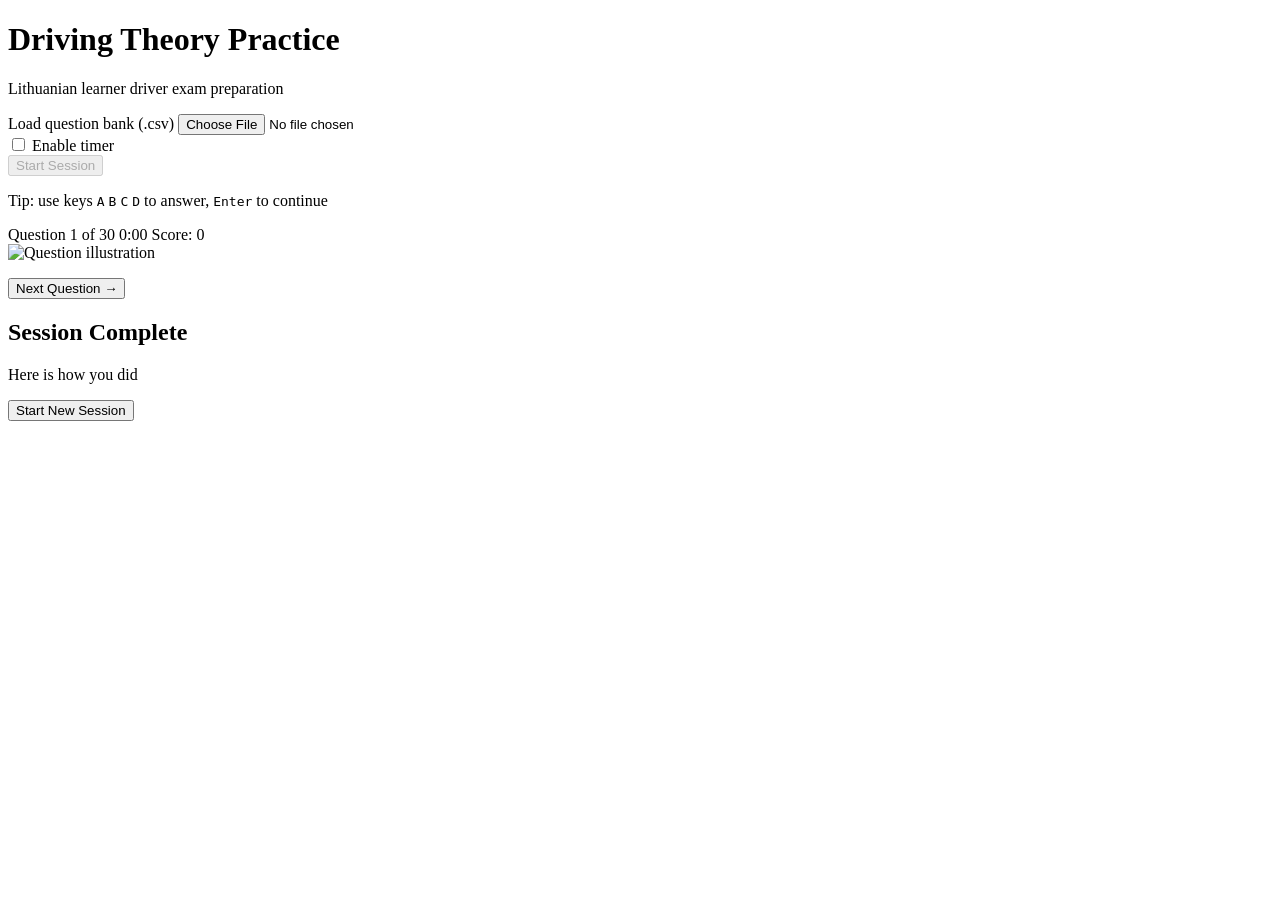
==== index.html @ 4055d8d5 "feat: load question bank" ====
<!DOCTYPE html>
<html lang="lt">
<head>
    <meta charset="UTF-8">
    <meta name="viewport" content="width=device-width, initial-scale=1.0">
    <title>Driving Theory Practice</title>
    <script src="https://cdn.tailwindcss.com"></script>
</head>
<body class="bg-gray-100 min-h-screen flex items-center justify-center py-10">
    <div class="w-full max-w-2xl mx-auto px-4">

        <!-- ===== SCREEN 1: Load / Start ===== -->
        <div id="screen-load" class="bg-white rounded-2xl shadow-md p-8">
            <h1 class="text-2xl font-bold text-center text-gray-800 mb-1">Driving Theory Practice</h1>
            <p class="text-center text-sm text-gray-400 mb-8">Lithuanian learner driver exam preparation</p>

            <!-- CSV file input -->
            <div class="mb-5">
                <label class="block text-sm font-medium text-gray-700 mb-2">
                    Load question bank (.csv)
                </label>
                <input
                    type="file"
                    id="csv-input"
                    accept=".csv"
                    class="block w-full text-sm text-gray-500
                           file:mr-4 file:py-2 file:px-4
                           file:rounded-lg file:border-0
                           file:text-sm file:font-medium
                           file:bg-blue-50 file:text-blue-700
                           hover:file:bg-blue-100
                           border border-gray-200 rounded-xl p-2 cursor-pointer"
                >
            </div>

            <!-- Load status message (shown after file picked) -->
            <div id="load-status" class="hidden mb-5 text-sm rounded-xl px-4 py-3"></div>

            <!-- Timer toggle -->
            <div class="mb-6 flex items-center gap-3">
                <input type="checkbox" id="timer-toggle" class="w-4 h-4 accent-blue-600 cursor-pointer">
                <label for="timer-toggle" class="text-sm text-gray-700 cursor-pointer">
                    Enable timer
                </label>
            </div>

            <!-- Start button (disabled until CSV is loaded) -->
            <button
                id="start-btn"
                disabled
                class="w-full py-3 px-6 bg-blue-600 text-white font-semibold rounded-xl
                       disabled:opacity-40 disabled:cursor-not-allowed
                       hover:bg-blue-700 transition-colors"
            >
                Start Session
            </button>

            <!-- Keyboard hint -->
            <p class="text-center text-xs text-gray-400 mt-4">
                Tip: use keys <kbd class="bg-gray-100 px-1 rounded">A</kbd>
                <kbd class="bg-gray-100 px-1 rounded">B</kbd>
                <kbd class="bg-gray-100 px-1 rounded">C</kbd>
                <kbd class="bg-gray-100 px-1 rounded">D</kbd> to answer,
                <kbd class="bg-gray-100 px-1 rounded">Enter</kbd> to continue
            </p>
        </div>

        <!-- ===== SCREEN 2: Quiz ===== -->
        <div id="screen-quiz" class="hidden bg-white rounded-2xl shadow-md p-8">

            <!-- Header row: progress, timer, score -->
            <div class="flex justify-between items-center mb-5">
                <span id="question-progress" class="text-sm text-gray-500 font-medium">
                    Question 1 of 30
                </span>
                <span id="timer-display" class="hidden text-sm font-mono text-gray-600 bg-gray-100 px-3 py-1 rounded-lg">
                    0:00
                </span>
                <span id="score-display" class="text-sm font-semibold text-blue-600">
                    Score: 0
                </span>
            </div>

            <!-- Difficulty badge -->
            <div class="mb-4">
                <span id="difficulty-badge" class="text-xs font-semibold px-2 py-1 rounded-full"></span>
            </div>

            <!-- Question image (hidden when no picture) -->
            <div id="question-image-container" class="hidden mb-5 text-center">
                <img
                    id="question-image"
                    src=""
                    alt="Question illustration"
                    class="max-h-52 rounded-xl mx-auto border border-gray-100"
                >
            </div>

            <!-- Question text -->
            <p id="question-text" class="text-gray-800 font-medium text-base leading-relaxed mb-6"></p>

            <!-- Answer option buttons -->
            <div id="answer-buttons" class="space-y-3"></div>

            <!-- Feedback area (shown after answering) -->
            <div id="feedback-area" class="hidden mt-6 border-t border-gray-100 pt-5">
                <p id="feedback-message" class="font-semibold text-base mb-2"></p>
                <p id="explanation-text" class="text-sm text-gray-600 leading-relaxed mb-5"></p>
                <button
                    id="next-btn"
                    class="w-full py-3 px-6 bg-gray-800 text-white font-semibold rounded-xl
                           hover:bg-gray-900 transition-colors"
                >
                    Next Question →
                </button>
            </div>
        </div>

        <!-- ===== SCREEN 3: Results ===== -->
        <div id="screen-results" class="hidden bg-white rounded-2xl shadow-md p-8">
            <h2 class="text-2xl font-bold text-center text-gray-800 mb-1">Session Complete</h2>
            <p class="text-center text-sm text-gray-400 mb-8">Here is how you did</p>

            <!-- Results content injected by JavaScript -->
            <div id="results-content"></div>

            <button
                id="restart-btn"
                class="mt-8 w-full py-3 px-6 bg-blue-600 text-white font-semibold rounded-xl
                       hover:bg-blue-700 transition-colors"
            >
                Start New Session
            </button>
        </div>

    </div>

    <!-- Load order matters: csv and session have no dependencies,
         ui uses state from app, app ties everything together -->
    <script src="src/csv.js"></script>
    <script src="src/session.js"></script>
    <script src="src/ui.js"></script>
    <script src="src/app.js"></script>
</body>
</html>
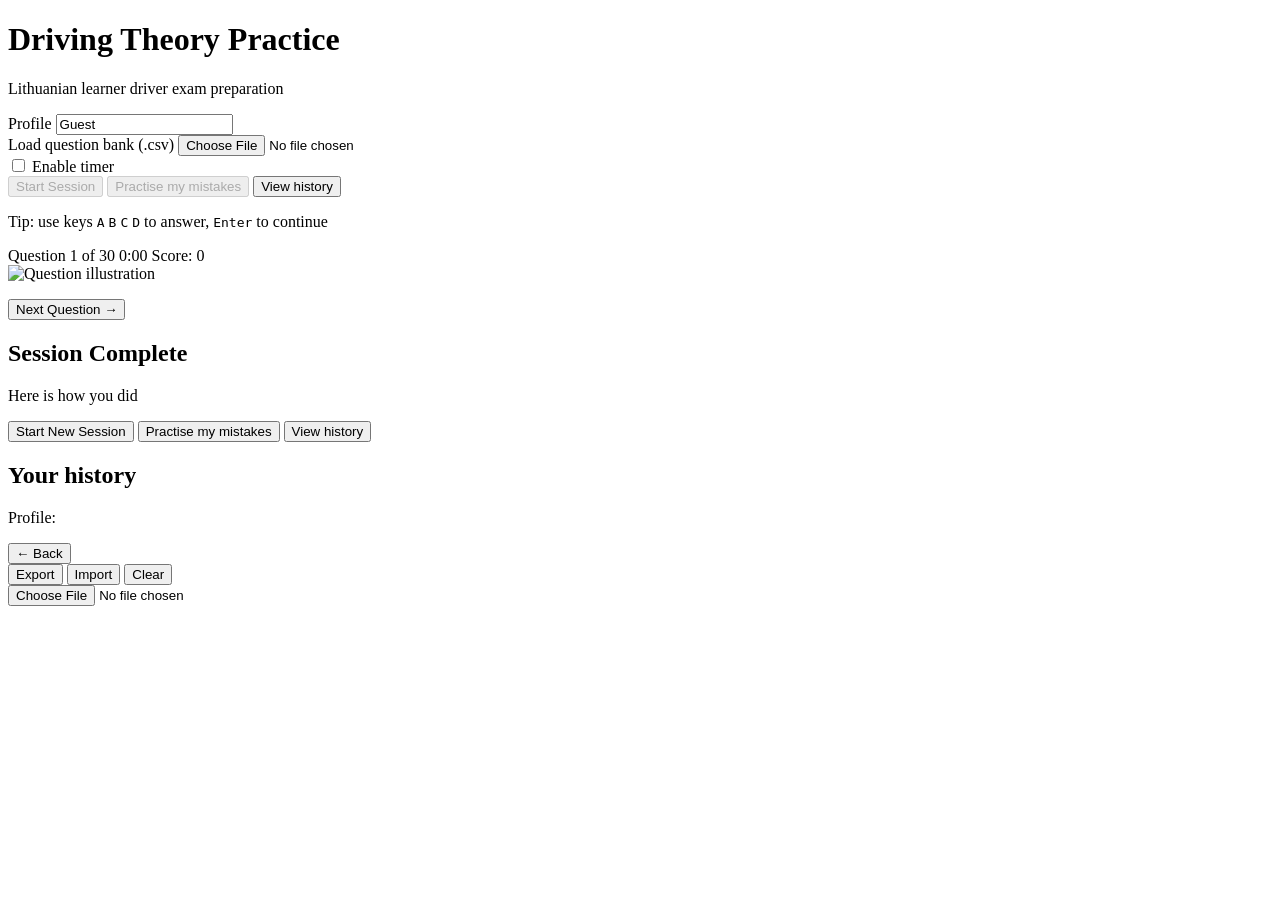
==== commit 38bebcdb: "feat: save and review session results locally Finished sessions are now stored in the browser's loca" ====
--- a/index.html
+++ b/index.html
@@ -13,6 +13,24 @@
         <div id="screen-load" class="bg-white rounded-2xl shadow-md p-8">
             <h1 class="text-2xl font-bold text-center text-gray-800 mb-1">Driving Theory Practice</h1>
             <p class="text-center text-sm text-gray-400 mb-8">Lithuanian learner driver exam preparation</p>
+
+            <!-- Profile name: lets several people share one browser without
+                 mixing up their saved results. No account is involved. -->
+            <div class="mb-5">
+                <label for="profile-input" class="block text-sm font-medium text-gray-700 mb-2">
+                    Profile
+                </label>
+                <input
+                    type="text"
+                    id="profile-input"
+                    list="profile-list"
+                    maxlength="30"
+                    placeholder="Your name"
+                    class="block w-full text-sm text-gray-700 border border-gray-200 rounded-xl px-4 py-2.5
+                           focus:outline-none focus:border-blue-400"
+                >
+                <datalist id="profile-list"></datalist>
+            </div>
 
             <!-- CSV file input -->
             <div class="mb-5">
@@ -55,6 +73,31 @@
                 Start Session
             </button>
 
+            <!-- Practise only the questions answered wrongly before.
+                 Disabled until a bank is loaded and mistakes exist. -->
+            <button
+                id="drill-btn"
+                disabled
+                class="w-full mt-3 py-3 px-6 bg-white text-blue-700 font-semibold rounded-xl
+                       border border-blue-200
+                       disabled:opacity-40 disabled:cursor-not-allowed
+                       hover:bg-blue-50 transition-colors"
+            >
+                Practise my mistakes
+            </button>
+
+            <!-- History screen -->
+            <button
+                id="history-btn"
+                class="w-full mt-3 py-3 px-6 text-gray-600 font-medium rounded-xl
+                       border border-gray-200 hover:bg-gray-50 transition-colors"
+            >
+                View history
+            </button>
+
+            <!-- Shown only when the browser refuses to store anything -->
+            <div id="storage-warning" class="hidden mt-5 text-sm rounded-xl px-4 py-3 bg-yellow-50 text-yellow-800"></div>
+
             <!-- Keyboard hint -->
             <p class="text-center text-xs text-gray-400 mt-4">
                 Tip: use keys <kbd class="bg-gray-100 px-1 rounded">A</kbd>
@@ -131,15 +174,71 @@
             >
                 Start New Session
             </button>
+
+            <!-- Repeat only the questions just answered wrongly -->
+            <button
+                id="results-drill-btn"
+                class="hidden w-full mt-3 py-3 px-6 bg-white text-blue-700 font-semibold rounded-xl
+                       border border-blue-200 hover:bg-blue-50 transition-colors"
+            >
+                Practise my mistakes
+            </button>
+
+            <button
+                id="results-history-btn"
+                class="w-full mt-3 py-3 px-6 text-gray-600 font-medium rounded-xl
+                       border border-gray-200 hover:bg-gray-50 transition-colors"
+            >
+                View history
+            </button>
+        </div>
+
+        <!-- ===== SCREEN 4: History ===== -->
+        <div id="screen-history" class="hidden bg-white rounded-2xl shadow-md p-8">
+            <div class="flex items-center justify-between mb-6">
+                <div>
+                    <h2 class="text-2xl font-bold text-gray-800">Your history</h2>
+                    <p class="text-sm text-gray-400">Profile: <span id="history-profile"></span></p>
+                </div>
+                <button
+                    id="history-back-btn"
+                    class="text-sm text-gray-500 hover:text-gray-800 border border-gray-200
+                           rounded-xl px-4 py-2 transition-colors"
+                >
+                    ← Back
+                </button>
+            </div>
+
+            <!-- Statistics, chart, weak spots and session list injected by JavaScript -->
+            <div id="history-content"></div>
+
+            <!-- Backup controls: localStorage is wiped if the user clears
+                 their browser data, so results can be exported to a file -->
+            <div class="mt-8 pt-6 border-t border-gray-100 grid grid-cols-3 gap-3">
+                <button id="export-btn" class="text-sm text-gray-600 border border-gray-200 rounded-xl px-3 py-2 hover:bg-gray-50 transition-colors">
+                    Export
+                </button>
+                <button id="import-btn" class="text-sm text-gray-600 border border-gray-200 rounded-xl px-3 py-2 hover:bg-gray-50 transition-colors">
+                    Import
+                </button>
+                <button id="clear-btn" class="text-sm text-red-600 border border-red-200 rounded-xl px-3 py-2 hover:bg-red-50 transition-colors">
+                    Clear
+                </button>
+            </div>
+            <input type="file" id="import-input" accept=".json,application/json" class="hidden">
+            <div id="history-status" class="hidden"></div>
         </div>
 
     </div>
 
-    <!-- Load order matters: csv and session have no dependencies,
-         ui uses state from app, app ties everything together -->
+    <!-- Load order matters: csv and storage have no dependencies,
+         session and ui use state from app, history reads storage,
+         app ties everything together -->
     <script src="src/csv.js"></script>
+    <script src="src/storage.js"></script>
     <script src="src/session.js"></script>
     <script src="src/ui.js"></script>
+    <script src="src/history.js"></script>
     <script src="src/app.js"></script>
 </body>
 </html>
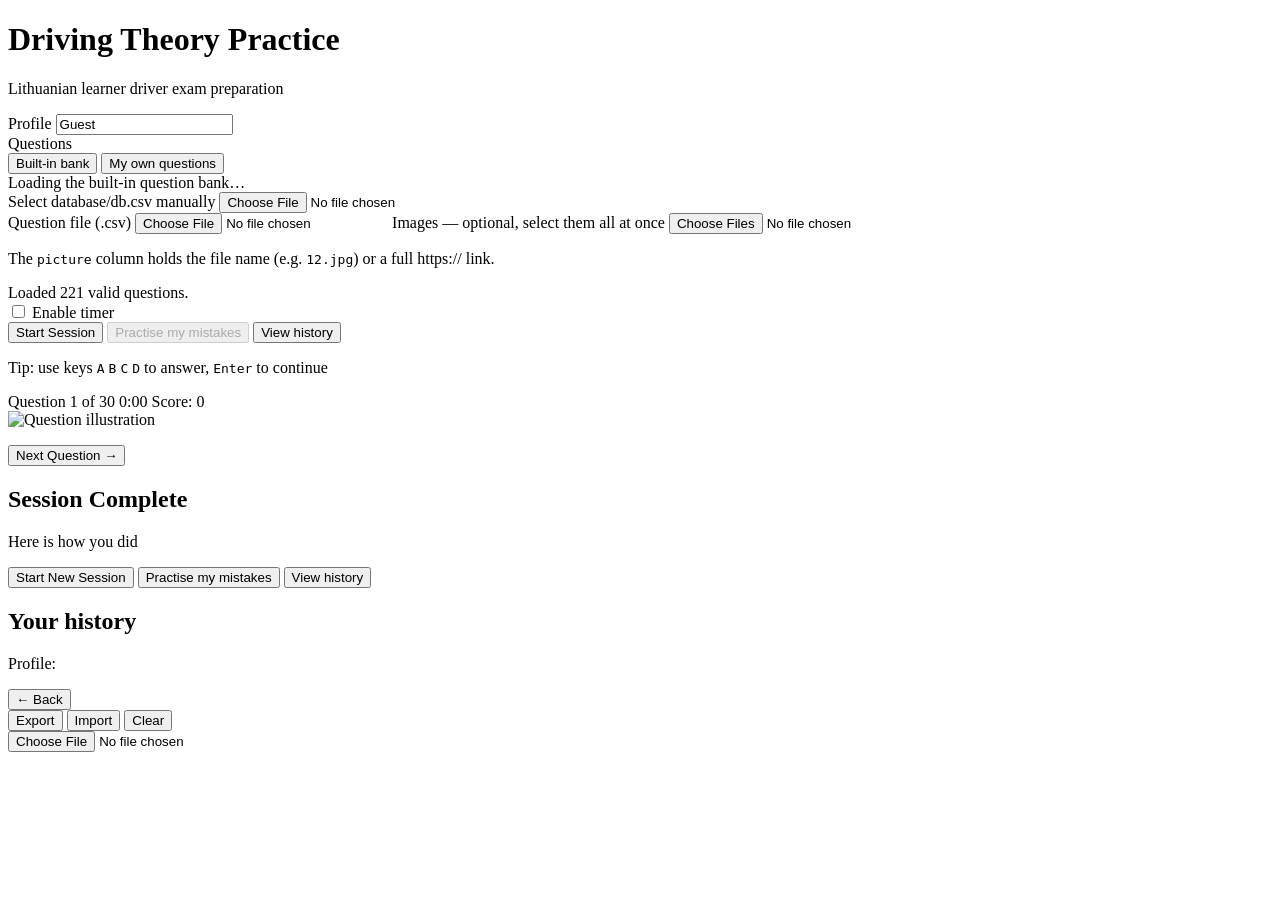
==== commit 6b9bd2c1: "feat: let users load their own questions and images Questions can now come from two sources: the ban" ====
--- a/index.html
+++ b/index.html
@@ -32,15 +32,73 @@
                 <datalist id="profile-list"></datalist>
             </div>
 
-            <!-- CSV file input -->
+            <!-- Question source: the bank shipped with the app, or the
+                 user's own CSV together with their own images -->
             <div class="mb-5">
+                <label class="block text-sm font-medium text-gray-700 mb-2">Questions</label>
+                <div class="grid grid-cols-2 gap-2">
+                    <button id="mode-builtin" class="py-2.5 px-4 text-sm font-medium rounded-xl border transition-colors">
+                        Built-in bank
+                    </button>
+                    <button id="mode-custom" class="py-2.5 px-4 text-sm font-medium rounded-xl border transition-colors">
+                        My own questions
+                    </button>
+                </div>
+            </div>
+
+            <!-- Panel: built-in bank (loaded automatically on start-up) -->
+            <div id="source-builtin" class="mb-5">
+                <div id="builtin-status" class="text-sm rounded-xl px-4 py-3 bg-gray-50 text-gray-500">
+                    Loading the built-in question bank…
+                </div>
+
+                <!-- Shown only if the automatic load fails, e.g. when the page
+                     was opened straight from disk instead of a local server -->
+                <div id="builtin-fallback" class="hidden mt-3">
+                    <label class="block text-sm font-medium text-gray-700 mb-2">
+                        Select database/db.csv manually
+                    </label>
+                    <input
+                        type="file"
+                        id="builtin-csv-input"
+                        accept=".csv"
+                        class="block w-full text-sm text-gray-500
+                               file:mr-4 file:py-2 file:px-4
+                               file:rounded-lg file:border-0
+                               file:text-sm file:font-medium
+                               file:bg-blue-50 file:text-blue-700
+                               hover:file:bg-blue-100
+                               border border-gray-200 rounded-xl p-2 cursor-pointer"
+                    >
+                </div>
+            </div>
+
+            <!-- Panel: the user's own questions -->
+            <div id="source-custom" class="hidden mb-5">
                 <label class="block text-sm font-medium text-gray-700 mb-2">
-                    Load question bank (.csv)
+                    Question file (.csv)
                 </label>
                 <input
                     type="file"
-                    id="csv-input"
+                    id="custom-csv-input"
                     accept=".csv"
+                    class="block w-full text-sm text-gray-500 mb-4
+                           file:mr-4 file:py-2 file:px-4
+                           file:rounded-lg file:border-0
+                           file:text-sm file:font-medium
+                           file:bg-blue-50 file:text-blue-700
+                           hover:file:bg-blue-100
+                           border border-gray-200 rounded-xl p-2 cursor-pointer"
+                >
+
+                <label class="block text-sm font-medium text-gray-700 mb-2">
+                    Images <span class="font-normal text-gray-400">— optional, select them all at once</span>
+                </label>
+                <input
+                    type="file"
+                    id="custom-images-input"
+                    accept="image/*"
+                    multiple
                     class="block w-full text-sm text-gray-500
                            file:mr-4 file:py-2 file:px-4
                            file:rounded-lg file:border-0
@@ -49,9 +107,13 @@
                            hover:file:bg-blue-100
                            border border-gray-200 rounded-xl p-2 cursor-pointer"
                 >
-            </div>
-
-            <!-- Load status message (shown after file picked) -->
+                <p class="text-xs text-gray-400 mt-2">
+                    The <code class="bg-gray-100 px-1 rounded">picture</code> column holds the file name
+                    (e.g. <code class="bg-gray-100 px-1 rounded">12.jpg</code>) or a full https:// link.
+                </p>
+            </div>
+
+            <!-- Load status message -->
             <div id="load-status" class="hidden mb-5 text-sm rounded-xl px-4 py-3"></div>
 
             <!-- Timer toggle -->
@@ -236,6 +298,7 @@
          app ties everything together -->
     <script src="src/csv.js"></script>
     <script src="src/storage.js"></script>
+    <script src="src/bank.js"></script>
     <script src="src/session.js"></script>
     <script src="src/ui.js"></script>
     <script src="src/history.js"></script>
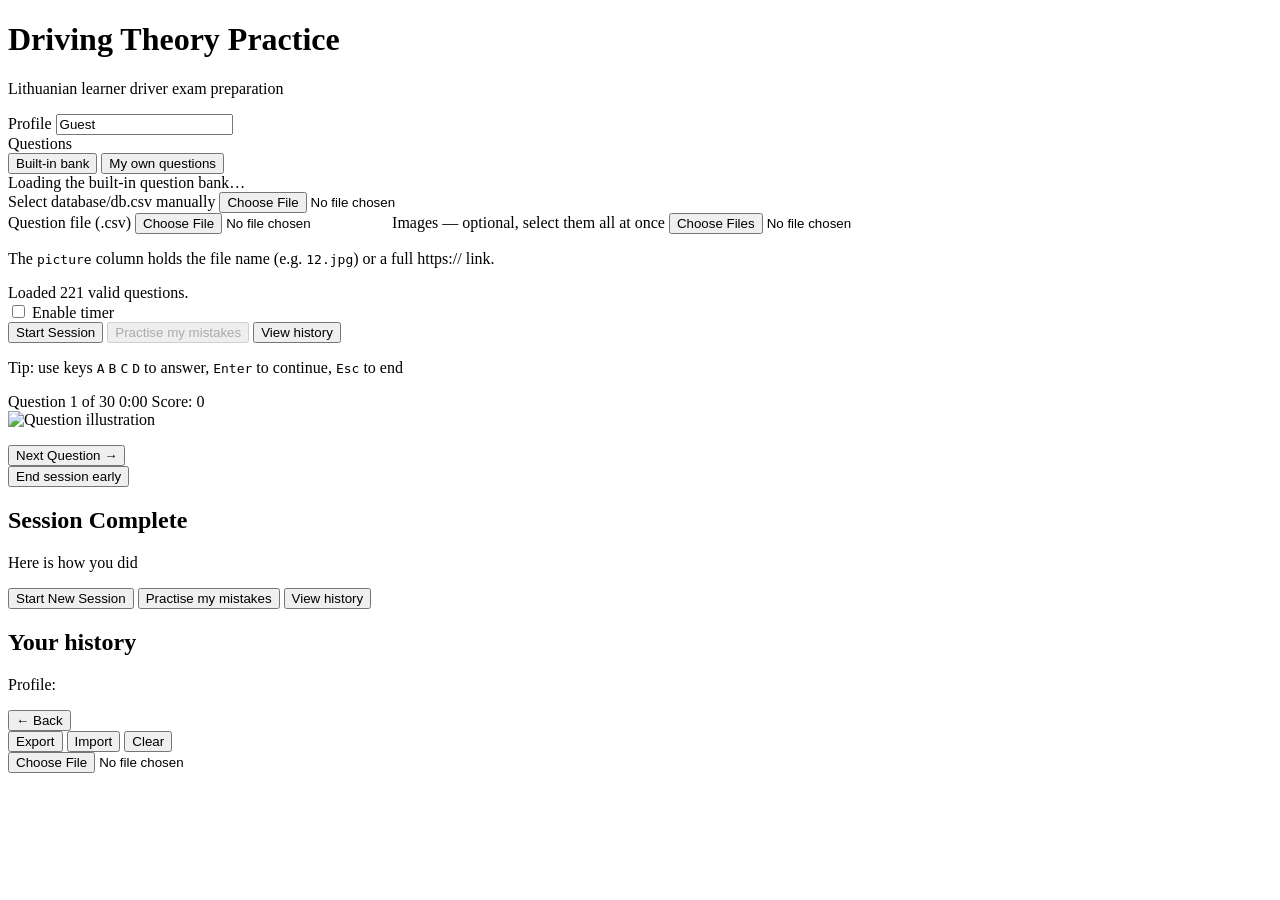
==== commit dd353d17: "feat: let the user end a session early Adds an "End session early" button to the quiz screen, with E" ====
--- a/index.html
+++ b/index.html
@@ -166,7 +166,8 @@
                 <kbd class="bg-gray-100 px-1 rounded">B</kbd>
                 <kbd class="bg-gray-100 px-1 rounded">C</kbd>
                 <kbd class="bg-gray-100 px-1 rounded">D</kbd> to answer,
-                <kbd class="bg-gray-100 px-1 rounded">Enter</kbd> to continue
+                <kbd class="bg-gray-100 px-1 rounded">Enter</kbd> to continue,
+                <kbd class="bg-gray-100 px-1 rounded">Esc</kbd> to end
             </p>
         </div>
 
@@ -219,11 +220,21 @@
                     Next Question →
                 </button>
             </div>
+
+            <!-- Escape hatch, available at any point in the session -->
+            <div class="mt-6 text-center">
+                <button
+                    id="quit-btn"
+                    class="text-sm text-gray-400 hover:text-red-600 transition-colors"
+                >
+                    End session early
+                </button>
+            </div>
         </div>
 
         <!-- ===== SCREEN 3: Results ===== -->
         <div id="screen-results" class="hidden bg-white rounded-2xl shadow-md p-8">
-            <h2 class="text-2xl font-bold text-center text-gray-800 mb-1">Session Complete</h2>
+            <h2 id="results-title" class="text-2xl font-bold text-center text-gray-800 mb-1">Session Complete</h2>
             <p class="text-center text-sm text-gray-400 mb-8">Here is how you did</p>
 
             <!-- Results content injected by JavaScript -->
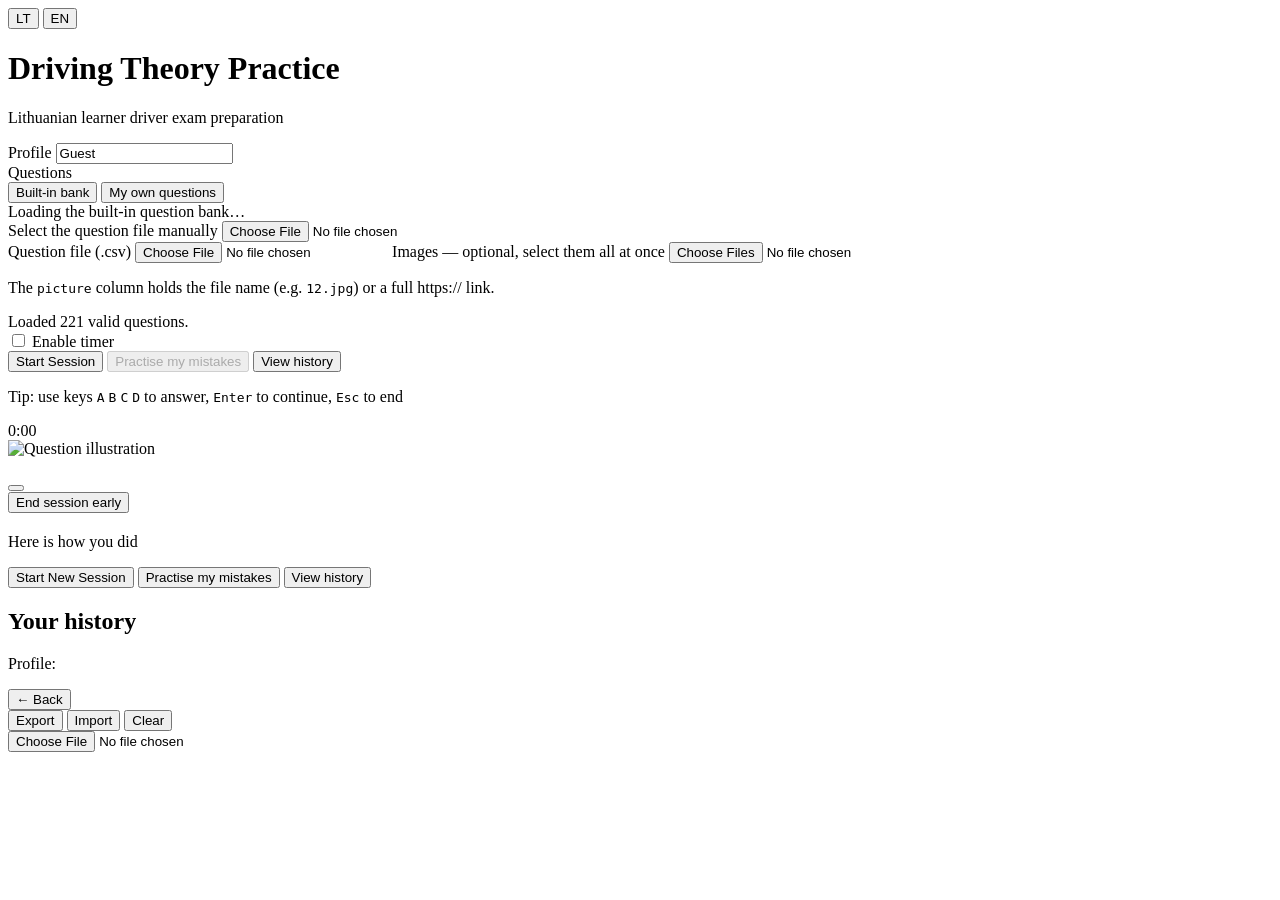
==== commit 12a16ba8: "feat: make the app bilingual in Lithuanian and English The interface and the question bank can both " ====
--- a/index.html
+++ b/index.html
@@ -1,5 +1,5 @@
 <!DOCTYPE html>
-<html lang="lt">
+<html lang="en">
 <head>
     <meta charset="UTF-8">
     <meta name="viewport" content="width=device-width, initial-scale=1.0">
@@ -11,21 +11,31 @@
 
         <!-- ===== SCREEN 1: Load / Start ===== -->
         <div id="screen-load" class="bg-white rounded-2xl shadow-md p-8">
-            <h1 class="text-2xl font-bold text-center text-gray-800 mb-1">Driving Theory Practice</h1>
-            <p class="text-center text-sm text-gray-400 mb-8">Lithuanian learner driver exam preparation</p>
+
+            <!-- Language switch. It lives on this screen only: changing
+                 language swaps the question bank, which must not happen
+                 underneath a session that is already running. -->
+            <div class="flex justify-end mb-3">
+                <div class="inline-flex rounded-lg border border-gray-200 overflow-hidden">
+                    <button id="lang-lt" class="px-3 py-1 text-xs font-semibold transition-colors">LT</button>
+                    <button id="lang-en" class="px-3 py-1 text-xs font-semibold transition-colors">EN</button>
+                </div>
+            </div>
+
+            <h1 data-i18n="app.title" class="text-2xl font-bold text-center text-gray-800 mb-1"></h1>
+            <p data-i18n="app.subtitle" class="text-center text-sm text-gray-400 mb-8"></p>
 
             <!-- Profile name: lets several people share one browser without
                  mixing up their saved results. No account is involved. -->
             <div class="mb-5">
-                <label for="profile-input" class="block text-sm font-medium text-gray-700 mb-2">
-                    Profile
-                </label>
+                <label for="profile-input" data-i18n="load.profile"
+                       class="block text-sm font-medium text-gray-700 mb-2"></label>
                 <input
                     type="text"
                     id="profile-input"
                     list="profile-list"
                     maxlength="30"
-                    placeholder="Your name"
+                    data-i18n-placeholder="load.profilePlaceholder"
                     class="block w-full text-sm text-gray-700 border border-gray-200 rounded-xl px-4 py-2.5
                            focus:outline-none focus:border-blue-400"
                 >
@@ -35,29 +45,25 @@
             <!-- Question source: the bank shipped with the app, or the
                  user's own CSV together with their own images -->
             <div class="mb-5">
-                <label class="block text-sm font-medium text-gray-700 mb-2">Questions</label>
+                <label data-i18n="load.questions" class="block text-sm font-medium text-gray-700 mb-2"></label>
                 <div class="grid grid-cols-2 gap-2">
-                    <button id="mode-builtin" class="py-2.5 px-4 text-sm font-medium rounded-xl border transition-colors">
-                        Built-in bank
-                    </button>
-                    <button id="mode-custom" class="py-2.5 px-4 text-sm font-medium rounded-xl border transition-colors">
-                        My own questions
-                    </button>
+                    <button id="mode-builtin" data-i18n="load.builtin"
+                            class="py-2.5 px-4 text-sm font-medium rounded-xl border transition-colors"></button>
+                    <button id="mode-custom" data-i18n="load.custom"
+                            class="py-2.5 px-4 text-sm font-medium rounded-xl border transition-colors"></button>
                 </div>
             </div>
 
             <!-- Panel: built-in bank (loaded automatically on start-up) -->
             <div id="source-builtin" class="mb-5">
-                <div id="builtin-status" class="text-sm rounded-xl px-4 py-3 bg-gray-50 text-gray-500">
-                    Loading the built-in question bank…
-                </div>
+                <div id="builtin-status" data-i18n="load.builtinLoading"
+                     class="text-sm rounded-xl px-4 py-3 bg-gray-50 text-gray-500"></div>
 
                 <!-- Shown only if the automatic load fails, e.g. when the page
                      was opened straight from disk instead of a local server -->
                 <div id="builtin-fallback" class="hidden mt-3">
-                    <label class="block text-sm font-medium text-gray-700 mb-2">
-                        Select database/db.csv manually
-                    </label>
+                    <label data-i18n="load.builtinManual"
+                           class="block text-sm font-medium text-gray-700 mb-2"></label>
                     <input
                         type="file"
                         id="builtin-csv-input"
@@ -75,9 +81,7 @@
 
             <!-- Panel: the user's own questions -->
             <div id="source-custom" class="hidden mb-5">
-                <label class="block text-sm font-medium text-gray-700 mb-2">
-                    Question file (.csv)
-                </label>
+                <label data-i18n="load.customCsv" class="block text-sm font-medium text-gray-700 mb-2"></label>
                 <input
                     type="file"
                     id="custom-csv-input"
@@ -92,7 +96,8 @@
                 >
 
                 <label class="block text-sm font-medium text-gray-700 mb-2">
-                    Images <span class="font-normal text-gray-400">— optional, select them all at once</span>
+                    <span data-i18n="load.customImages"></span>
+                    <span data-i18n="load.customImagesHint" class="font-normal text-gray-400"></span>
                 </label>
                 <input
                     type="file"
@@ -107,10 +112,7 @@
                            hover:file:bg-blue-100
                            border border-gray-200 rounded-xl p-2 cursor-pointer"
                 >
-                <p class="text-xs text-gray-400 mt-2">
-                    The <code class="bg-gray-100 px-1 rounded">picture</code> column holds the file name
-                    (e.g. <code class="bg-gray-100 px-1 rounded">12.jpg</code>) or a full https:// link.
-                </p>
+                <p data-i18n-html="load.pictureHelp" class="text-xs text-gray-400 mt-2"></p>
             </div>
 
             <!-- Load status message -->
@@ -119,24 +121,22 @@
             <!-- Timer toggle -->
             <div class="mb-6 flex items-center gap-3">
                 <input type="checkbox" id="timer-toggle" class="w-4 h-4 accent-blue-600 cursor-pointer">
-                <label for="timer-toggle" class="text-sm text-gray-700 cursor-pointer">
-                    Enable timer
-                </label>
-            </div>
-
-            <!-- Start button (disabled until CSV is loaded) -->
+                <label for="timer-toggle" data-i18n="load.timer"
+                       class="text-sm text-gray-700 cursor-pointer"></label>
+            </div>
+
+            <!-- Start button (disabled until a bank is loaded) -->
             <button
                 id="start-btn"
                 disabled
+                data-i18n="load.start"
                 class="w-full py-3 px-6 bg-blue-600 text-white font-semibold rounded-xl
                        disabled:opacity-40 disabled:cursor-not-allowed
                        hover:bg-blue-700 transition-colors"
-            >
-                Start Session
-            </button>
+            ></button>
 
             <!-- Practise only the questions answered wrongly before.
-                 Disabled until a bank is loaded and mistakes exist. -->
+                 Its label carries a count, so JavaScript fills it in. -->
             <button
                 id="drill-btn"
                 disabled
@@ -144,31 +144,20 @@
                        border border-blue-200
                        disabled:opacity-40 disabled:cursor-not-allowed
                        hover:bg-blue-50 transition-colors"
-            >
-                Practise my mistakes
-            </button>
+            ></button>
 
             <!-- History screen -->
             <button
                 id="history-btn"
                 class="w-full mt-3 py-3 px-6 text-gray-600 font-medium rounded-xl
                        border border-gray-200 hover:bg-gray-50 transition-colors"
-            >
-                View history
-            </button>
+            ></button>
 
             <!-- Shown only when the browser refuses to store anything -->
             <div id="storage-warning" class="hidden mt-5 text-sm rounded-xl px-4 py-3 bg-yellow-50 text-yellow-800"></div>
 
             <!-- Keyboard hint -->
-            <p class="text-center text-xs text-gray-400 mt-4">
-                Tip: use keys <kbd class="bg-gray-100 px-1 rounded">A</kbd>
-                <kbd class="bg-gray-100 px-1 rounded">B</kbd>
-                <kbd class="bg-gray-100 px-1 rounded">C</kbd>
-                <kbd class="bg-gray-100 px-1 rounded">D</kbd> to answer,
-                <kbd class="bg-gray-100 px-1 rounded">Enter</kbd> to continue,
-                <kbd class="bg-gray-100 px-1 rounded">Esc</kbd> to end
-            </p>
+            <p data-i18n-html="load.tip" class="text-center text-xs text-gray-400 mt-4"></p>
         </div>
 
         <!-- ===== SCREEN 2: Quiz ===== -->
@@ -176,15 +165,11 @@
 
             <!-- Header row: progress, timer, score -->
             <div class="flex justify-between items-center mb-5">
-                <span id="question-progress" class="text-sm text-gray-500 font-medium">
-                    Question 1 of 30
-                </span>
+                <span id="question-progress" class="text-sm text-gray-500 font-medium"></span>
                 <span id="timer-display" class="hidden text-sm font-mono text-gray-600 bg-gray-100 px-3 py-1 rounded-lg">
                     0:00
                 </span>
-                <span id="score-display" class="text-sm font-semibold text-blue-600">
-                    Score: 0
-                </span>
+                <span id="score-display" class="text-sm font-semibold text-blue-600"></span>
             </div>
 
             <!-- Difficulty badge -->
@@ -197,7 +182,7 @@
                 <img
                     id="question-image"
                     src=""
-                    alt="Question illustration"
+                    data-i18n-alt="quiz.imageAlt"
                     class="max-h-52 rounded-xl mx-auto border border-gray-100"
                 >
             </div>
@@ -216,70 +201,66 @@
                     id="next-btn"
                     class="w-full py-3 px-6 bg-gray-800 text-white font-semibold rounded-xl
                            hover:bg-gray-900 transition-colors"
-                >
-                    Next Question →
-                </button>
+                ></button>
             </div>
 
             <!-- Escape hatch, available at any point in the session -->
             <div class="mt-6 text-center">
                 <button
                     id="quit-btn"
+                    data-i18n="quiz.quit"
                     class="text-sm text-gray-400 hover:text-red-600 transition-colors"
-                >
-                    End session early
-                </button>
+                ></button>
             </div>
         </div>
 
         <!-- ===== SCREEN 3: Results ===== -->
         <div id="screen-results" class="hidden bg-white rounded-2xl shadow-md p-8">
-            <h2 id="results-title" class="text-2xl font-bold text-center text-gray-800 mb-1">Session Complete</h2>
-            <p class="text-center text-sm text-gray-400 mb-8">Here is how you did</p>
+            <h2 id="results-title" class="text-2xl font-bold text-center text-gray-800 mb-1"></h2>
+            <p data-i18n="results.subtitle" class="text-center text-sm text-gray-400 mb-8"></p>
 
             <!-- Results content injected by JavaScript -->
             <div id="results-content"></div>
 
             <button
                 id="restart-btn"
+                data-i18n="results.restart"
                 class="mt-8 w-full py-3 px-6 bg-blue-600 text-white font-semibold rounded-xl
                        hover:bg-blue-700 transition-colors"
-            >
-                Start New Session
-            </button>
+            ></button>
 
             <!-- Repeat only the questions just answered wrongly -->
             <button
                 id="results-drill-btn"
+                data-i18n="load.drill"
                 class="hidden w-full mt-3 py-3 px-6 bg-white text-blue-700 font-semibold rounded-xl
                        border border-blue-200 hover:bg-blue-50 transition-colors"
-            >
-                Practise my mistakes
-            </button>
+            ></button>
 
             <button
                 id="results-history-btn"
+                data-i18n="load.history"
                 class="w-full mt-3 py-3 px-6 text-gray-600 font-medium rounded-xl
                        border border-gray-200 hover:bg-gray-50 transition-colors"
-            >
-                View history
-            </button>
+            ></button>
         </div>
 
         <!-- ===== SCREEN 4: History ===== -->
         <div id="screen-history" class="hidden bg-white rounded-2xl shadow-md p-8">
             <div class="flex items-center justify-between mb-6">
                 <div>
-                    <h2 class="text-2xl font-bold text-gray-800">Your history</h2>
-                    <p class="text-sm text-gray-400">Profile: <span id="history-profile"></span></p>
+                    <h2 data-i18n="history.title" class="text-2xl font-bold text-gray-800"></h2>
+                    <p class="text-sm text-gray-400">
+                        <span data-i18n="history.profile"></span>
+                        <span id="history-profile"></span>
+                    </p>
                 </div>
                 <button
                     id="history-back-btn"
+                    data-i18n="history.back"
                     class="text-sm text-gray-500 hover:text-gray-800 border border-gray-200
                            rounded-xl px-4 py-2 transition-colors"
-                >
-                    ← Back
-                </button>
+                ></button>
             </div>
 
             <!-- Statistics, chart, weak spots and session list injected by JavaScript -->
@@ -288,15 +269,12 @@
             <!-- Backup controls: localStorage is wiped if the user clears
                  their browser data, so results can be exported to a file -->
             <div class="mt-8 pt-6 border-t border-gray-100 grid grid-cols-3 gap-3">
-                <button id="export-btn" class="text-sm text-gray-600 border border-gray-200 rounded-xl px-3 py-2 hover:bg-gray-50 transition-colors">
-                    Export
-                </button>
-                <button id="import-btn" class="text-sm text-gray-600 border border-gray-200 rounded-xl px-3 py-2 hover:bg-gray-50 transition-colors">
-                    Import
-                </button>
-                <button id="clear-btn" class="text-sm text-red-600 border border-red-200 rounded-xl px-3 py-2 hover:bg-red-50 transition-colors">
-                    Clear
-                </button>
+                <button id="export-btn" data-i18n="history.export"
+                        class="text-sm text-gray-600 border border-gray-200 rounded-xl px-3 py-2 hover:bg-gray-50 transition-colors"></button>
+                <button id="import-btn" data-i18n="history.import"
+                        class="text-sm text-gray-600 border border-gray-200 rounded-xl px-3 py-2 hover:bg-gray-50 transition-colors"></button>
+                <button id="clear-btn" data-i18n="history.clear"
+                        class="text-sm text-red-600 border border-red-200 rounded-xl px-3 py-2 hover:bg-red-50 transition-colors"></button>
             </div>
             <input type="file" id="import-input" accept=".json,application/json" class="hidden">
             <div id="history-status" class="hidden"></div>
@@ -305,10 +283,11 @@
     </div>
 
     <!-- Load order matters: csv and storage have no dependencies,
-         session and ui use state from app, history reads storage,
-         app ties everything together -->
+         i18n reads the stored language, bank and session use that state,
+         history reads storage, app ties everything together -->
     <script src="src/csv.js"></script>
     <script src="src/storage.js"></script>
+    <script src="src/i18n.js"></script>
     <script src="src/bank.js"></script>
     <script src="src/session.js"></script>
     <script src="src/ui.js"></script>
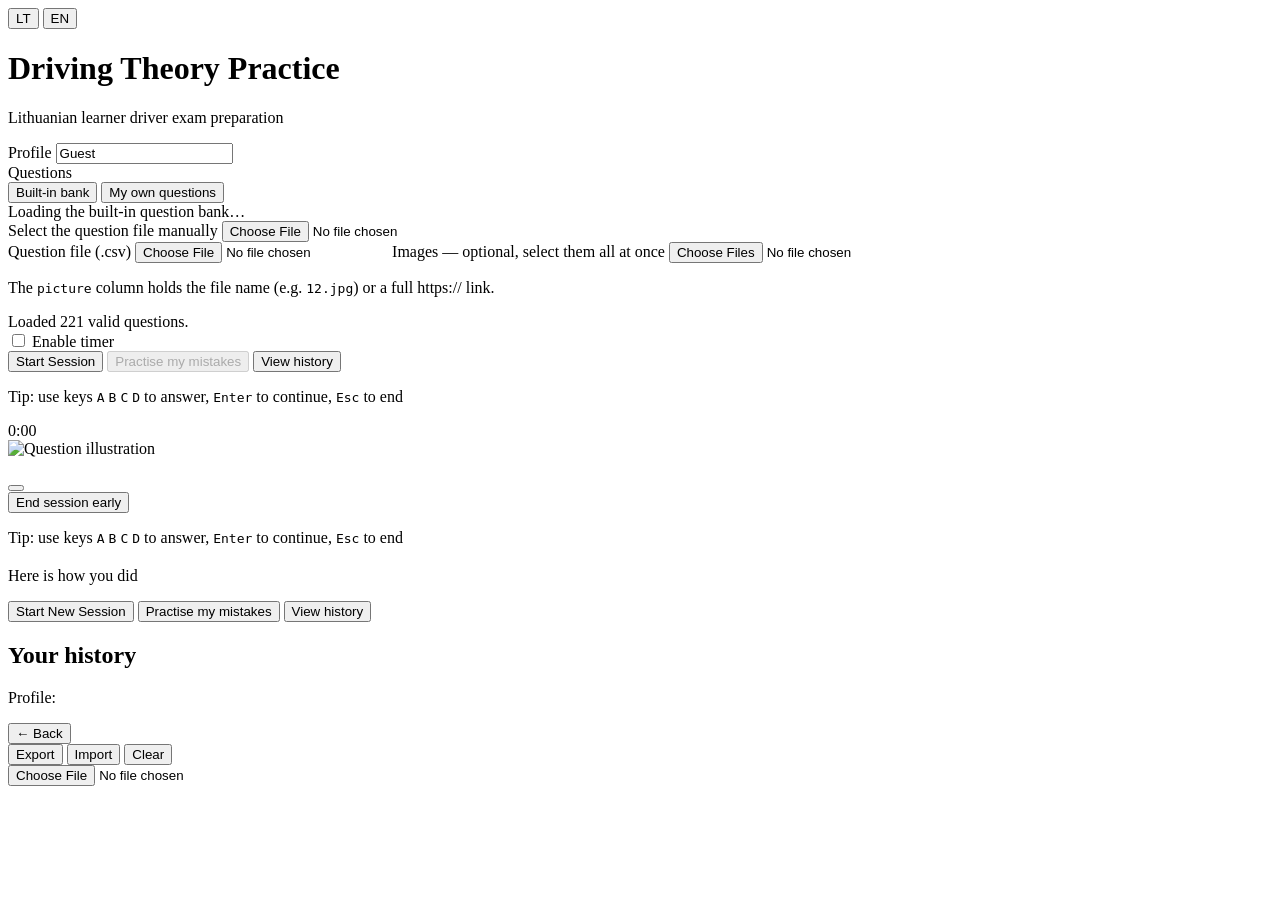
==== commit 80bd0974: "fix: read escaped quotes in CSV and add test suite - csv.js: two quotes inside a quoted field now gi" ====
--- a/index.html
+++ b/index.html
@@ -212,6 +212,10 @@
                     class="text-sm text-gray-400 hover:text-red-600 transition-colors"
                 ></button>
             </div>
+
+            <!-- Keyboard hint, repeated here so the answer keys stay visible
+                 for the whole session, not only on the start screen -->
+            <p data-i18n-html="load.tip" class="text-center text-xs text-gray-400 mt-3"></p>
         </div>
 
         <!-- ===== SCREEN 3: Results ===== -->
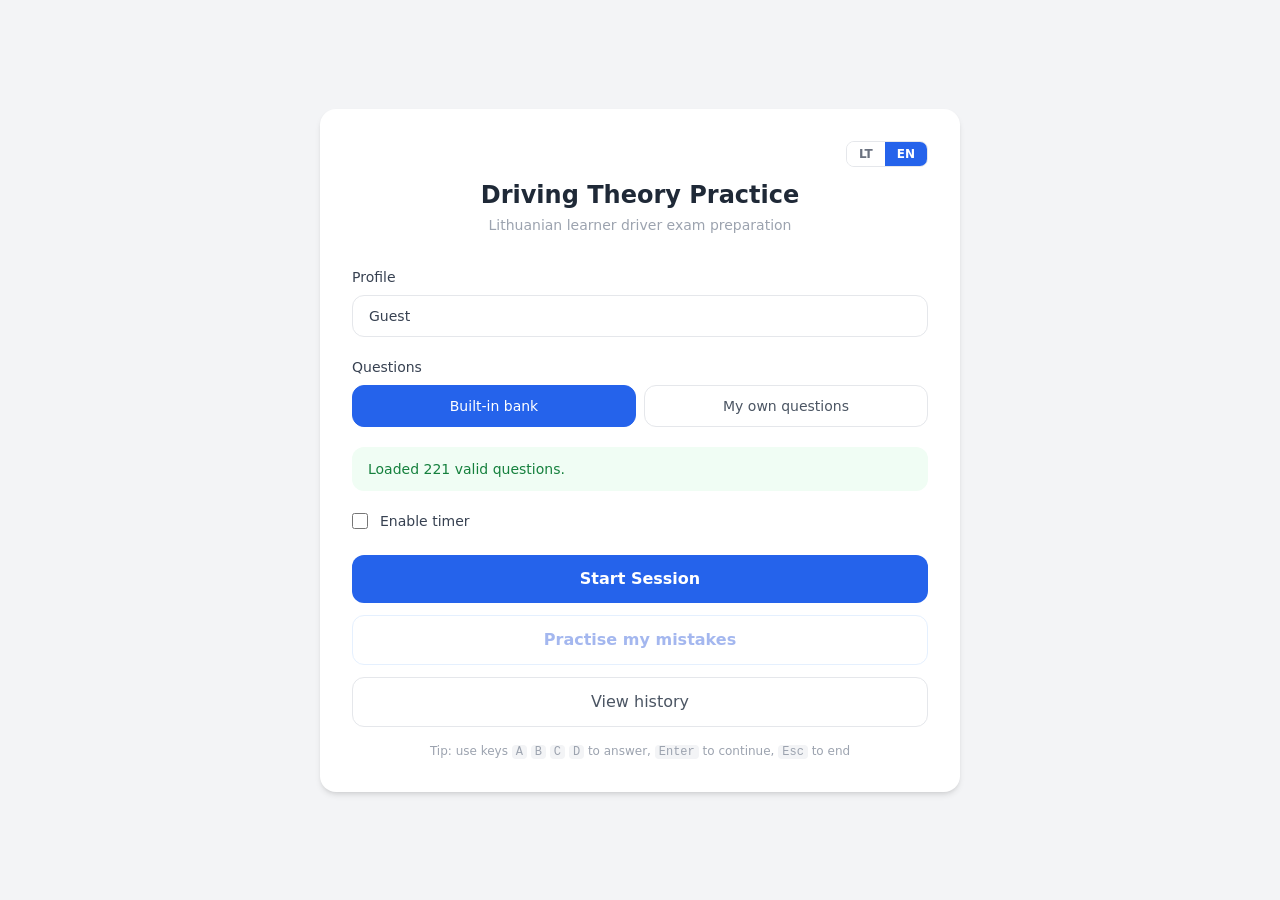
==== commit 281f9217: "fix: work without internet by building Tailwind CSS locally The app loaded Tailwind from cdn.tailwin" ====
--- a/index.html
+++ b/index.html
@@ -4,7 +4,9 @@
     <meta charset="UTF-8">
     <meta name="viewport" content="width=device-width, initial-scale=1.0">
     <title>Driving Theory Practice</title>
-    <script src="https://cdn.tailwindcss.com"></script>
+    <!-- Built from Tailwind CSS (see tailwind.config.js), so the app looks
+         right without an internet connection -->
+    <link rel="stylesheet" href="css/styles.css">
 </head>
 <body class="bg-gray-100 min-h-screen flex items-center justify-center py-10">
     <div class="w-full max-w-2xl mx-auto px-4">
--- a/css/styles.css
+++ b/css/styles.css
@@ -0,0 +1 @@
+*,:after,:before{--tw-border-spacing-x:0;--tw-border-spacing-y:0;--tw-translate-x:0;--tw-translate-y:0;--tw-rotate:0;--tw-skew-x:0;--tw-skew-y:0;--tw-scale-x:1;--tw-scale-y:1;--tw-pan-x: ;--tw-pan-y: ;--tw-pinch-zoom: ;--tw-scroll-snap-strictness:proximity;--tw-gradient-from-position: ;--tw-gradient-via-position: ;--tw-gradient-to-position: ;--tw-ordinal: ;--tw-slashed-zero: ;--tw-numeric-figure: ;--tw-numeric-spacing: ;--tw-numeric-fraction: ;--tw-ring-inset: ;--tw-ring-offset-width:0px;--tw-ring-offset-color:#fff;--tw-ring-color:rgba(59,130,246,.5);--tw-ring-offset-shadow:0 0 #0000;--tw-ring-shadow:0 0 #0000;--tw-shadow:0 0 #0000;--tw-shadow-colored:0 0 #0000;--tw-blur: ;--tw-brightness: ;--tw-contrast: ;--tw-grayscale: ;--tw-hue-rotate: ;--tw-invert: ;--tw-saturate: ;--tw-sepia: ;--tw-drop-shadow: ;--tw-backdrop-blur: ;--tw-backdrop-brightness: ;--tw-backdrop-contrast: ;--tw-backdrop-grayscale: ;--tw-backdrop-hue-rotate: ;--tw-backdrop-invert: ;--tw-backdrop-opacity: ;--tw-backdrop-saturate: ;--tw-backdrop-sepia: ;--tw-contain-size: ;--tw-contain-layout: ;--tw-contain-paint: ;--tw-contain-style: }::backdrop{--tw-border-spacing-x:0;--tw-border-spacing-y:0;--tw-translate-x:0;--tw-translate-y:0;--tw-rotate:0;--tw-skew-x:0;--tw-skew-y:0;--tw-scale-x:1;--tw-scale-y:1;--tw-pan-x: ;--tw-pan-y: ;--tw-pinch-zoom: ;--tw-scroll-snap-strictness:proximity;--tw-gradient-from-position: ;--tw-gradient-via-position: ;--tw-gradient-to-position: ;--tw-ordinal: ;--tw-slashed-zero: ;--tw-numeric-figure: ;--tw-numeric-spacing: ;--tw-numeric-fraction: ;--tw-ring-inset: ;--tw-ring-offset-width:0px;--tw-ring-offset-color:#fff;--tw-ring-color:rgba(59,130,246,.5);--tw-ring-offset-shadow:0 0 #0000;--tw-ring-shadow:0 0 #0000;--tw-shadow:0 0 #0000;--tw-shadow-colored:0 0 #0000;--tw-blur: ;--tw-brightness: ;--tw-contrast: ;--tw-grayscale: ;--tw-hue-rotate: ;--tw-invert: ;--tw-saturate: ;--tw-sepia: ;--tw-drop-shadow: ;--tw-backdrop-blur: ;--tw-backdrop-brightness: ;--tw-backdrop-contrast: ;--tw-backdrop-grayscale: ;--tw-backdrop-hue-rotate: ;--tw-backdrop-invert: ;--tw-backdrop-opacity: ;--tw-backdrop-saturate: ;--tw-backdrop-sepia: ;--tw-contain-size: ;--tw-contain-layout: ;--tw-contain-paint: ;--tw-contain-style: }/*! tailwindcss v3.4.17 | MIT License | https://tailwindcss.com*/*,:after,:before{box-sizing:border-box;border:0 solid #e5e7eb}:after,:before{--tw-content:""}:host,html{line-height:1.5;-webkit-text-size-adjust:100%;-moz-tab-size:4;-o-tab-size:4;tab-size:4;font-family:ui-sans-serif,system-ui,sans-serif,Apple Color Emoji,Segoe UI Emoji,Segoe UI Symbol,Noto Color Emoji;font-feature-settings:normal;font-variation-settings:normal;-webkit-tap-highlight-color:transparent}body{margin:0;line-height:inherit}hr{height:0;color:inherit;border-top-width:1px}abbr:where([title]){-webkit-text-decoration:underline dotted;text-decoration:underline dotted}h1,h2,h3,h4,h5,h6{font-size:inherit;font-weight:inherit}a{color:inherit;text-decoration:inherit}b,strong{font-weight:bolder}code,kbd,pre,samp{font-family:ui-monospace,SFMono-Regular,Menlo,Monaco,Consolas,Liberation Mono,Courier New,monospace;font-feature-settings:normal;font-variation-settings:normal;font-size:1em}small{font-size:80%}sub,sup{font-size:75%;line-height:0;position:relative;vertical-align:baseline}sub{bottom:-.25em}sup{top:-.5em}table{text-indent:0;border-color:inherit;border-collapse:collapse}button,input,optgroup,select,textarea{font-family:inherit;font-feature-settings:inherit;font-variation-settings:inherit;font-size:100%;font-weight:inherit;line-height:inherit;letter-spacing:inherit;color:inherit;margin:0;padding:0}button,select{text-transform:none}button,input:where([type=button]),input:where([type=reset]),input:where([type=submit]){-webkit-appearance:button;background-color:transparent;background-image:none}:-moz-focusring{outline:auto}:-moz-ui-invalid{box-shadow:none}progress{vertical-align:baseline}::-webkit-inner-spin-button,::-webkit-outer-spin-button{height:auto}[type=search]{-webkit-appearance:textfield;outline-offset:-2px}::-webkit-search-decoration{-webkit-appearance:none}::-webkit-file-upload-button{-webkit-appearance:button;font:inherit}summary{display:list-item}blockquote,dd,dl,figure,h1,h2,h3,h4,h5,h6,hr,p,pre{margin:0}fieldset{margin:0}fieldset,legend{padding:0}menu,ol,ul{list-style:none;margin:0;padding:0}dialog{padding:0}textarea{resize:vertical}input::-moz-placeholder,textarea::-moz-placeholder{opacity:1;color:#9ca3af}input::placeholder,textarea::placeholder{opacity:1;color:#9ca3af}[role=button],button{cursor:pointer}:disabled{cursor:default}audio,canvas,embed,iframe,img,object,svg,video{display:block;vertical-align:middle}img,video{max-width:100%;height:auto}[hidden]:where(:not([hidden=until-found])){display:none}.container{width:100%}@media (min-width:640px){.container{max-width:640px}}@media (min-width:768px){.container{max-width:768px}}@media (min-width:1024px){.container{max-width:1024px}}@media (min-width:1280px){.container{max-width:1280px}}@media (min-width:1536px){.container{max-width:1536px}}.visible{visibility:visible}.collapse{visibility:collapse}.static{position:static}.absolute{position:absolute}.relative{position:relative}.inset-0{inset:0}.inset-x-0{left:0;right:0}.bottom-0{bottom:0}.left-1\/2{left:50%}.right-0{right:0}.top-0{top:0}.top-1\/2{top:50%}.mx-auto{margin-left:auto;margin-right:auto}.mb-1{margin-bottom:.25rem}.mb-2{margin-bottom:.5rem}.mb-3{margin-bottom:.75rem}.mb-4{margin-bottom:1rem}.mb-5{margin-bottom:1.25rem}.mb-6{margin-bottom:1.5rem}.mb-8{margin-bottom:2rem}.mt-0\.5{margin-top:.125rem}.mt-2{margin-top:.5rem}.mt-3{margin-top:.75rem}.mt-4{margin-top:1rem}.mt-5{margin-top:1.25rem}.mt-6{margin-top:1.5rem}.mt-8{margin-top:2rem}.block{display:block}.flex{display:flex}.inline-flex{display:inline-flex}.grid{display:grid}.hidden{display:none}.h-1\.5{height:.375rem}.h-4{height:1rem}.h-40{height:10rem}.h-full{height:100%}.max-h-24{max-height:6rem}.max-h-52{max-height:13rem}.min-h-screen{min-height:100vh}.w-4{width:1rem}.w-8{width:2rem}.w-full{width:100%}.min-w-0{min-width:0}.min-w-\[18px\]{min-width:18px}.max-w-2xl{max-width:42rem}.max-w-\[24px\]{max-width:24px}.flex-1{flex:1 1 0%}.shrink-0{flex-shrink:0}.-translate-x-1\/2{--tw-translate-x:-50%}.-translate-x-1\/2,.-translate-y-1\/2{transform:translate(var(--tw-translate-x),var(--tw-translate-y)) rotate(var(--tw-rotate)) skewX(var(--tw-skew-x)) skewY(var(--tw-skew-y)) scaleX(var(--tw-scale-x)) scaleY(var(--tw-scale-y))}.-translate-y-1\/2{--tw-translate-y:-50%}.translate-y-1\/2{--tw-translate-y:50%;transform:translate(var(--tw-translate-x),var(--tw-translate-y)) rotate(var(--tw-rotate)) skewX(var(--tw-skew-x)) skewY(var(--tw-skew-y)) scaleX(var(--tw-scale-x)) scaleY(var(--tw-scale-y))}.cursor-pointer{cursor:pointer}.grid-cols-2{grid-template-columns:repeat(2,minmax(0,1fr))}.grid-cols-3{grid-template-columns:repeat(3,minmax(0,1fr))}.items-start{align-items:flex-start}.items-end{align-items:flex-end}.items-center{align-items:center}.justify-end{justify-content:flex-end}.justify-center{justify-content:center}.justify-between{justify-content:space-between}.gap-2{gap:.5rem}.gap-3{gap:.75rem}.gap-\[2px\]{gap:2px}.space-y-3>:not([hidden])~:not([hidden]){--tw-space-y-reverse:0;margin-top:calc(.75rem*(1 - var(--tw-space-y-reverse)));margin-bottom:calc(.75rem*var(--tw-space-y-reverse))}.overflow-hidden,.truncate{overflow:hidden}.truncate{text-overflow:ellipsis}.truncate,.whitespace-nowrap{white-space:nowrap}.rounded{border-radius:.25rem}.rounded-2xl{border-radius:1rem}.rounded-full{border-radius:9999px}.rounded-lg{border-radius:.5rem}.rounded-xl{border-radius:.75rem}.rounded-t{border-top-left-radius:.25rem;border-top-right-radius:.25rem}.border{border-width:1px}.border-b{border-bottom-width:1px}.border-t{border-top-width:1px}.border-blue-200{--tw-border-opacity:1;border-color:rgb(191 219 254/var(--tw-border-opacity,1))}.border-blue-600{--tw-border-opacity:1;border-color:rgb(37 99 235/var(--tw-border-opacity,1))}.border-gray-100{--tw-border-opacity:1;border-color:rgb(243 244 246/var(--tw-border-opacity,1))}.border-gray-200{--tw-border-opacity:1;border-color:rgb(229 231 235/var(--tw-border-opacity,1))}.border-gray-300{--tw-border-opacity:1;border-color:rgb(209 213 219/var(--tw-border-opacity,1))}.border-green-500{--tw-border-opacity:1;border-color:rgb(34 197 94/var(--tw-border-opacity,1))}.border-red-200{--tw-border-opacity:1;border-color:rgb(254 202 202/var(--tw-border-opacity,1))}.border-red-400{--tw-border-opacity:1;border-color:rgb(248 113 113/var(--tw-border-opacity,1))}.bg-blue-500{--tw-bg-opacity:1;background-color:rgb(59 130 246/var(--tw-bg-opacity,1))}.bg-blue-600{--tw-bg-opacity:1;background-color:rgb(37 99 235/var(--tw-bg-opacity,1))}.bg-gray-100{--tw-bg-opacity:1;background-color:rgb(243 244 246/var(--tw-bg-opacity,1))}.bg-gray-50{--tw-bg-opacity:1;background-color:rgb(249 250 251/var(--tw-bg-opacity,1))}.bg-gray-800{--tw-bg-opacity:1;background-color:rgb(31 41 55/var(--tw-bg-opacity,1))}.bg-green-100{--tw-bg-opacity:1;background-color:rgb(220 252 231/var(--tw-bg-opacity,1))}.bg-green-50{--tw-bg-opacity:1;background-color:rgb(240 253 244/var(--tw-bg-opacity,1))}.bg-red-100{--tw-bg-opacity:1;background-color:rgb(254 226 226/var(--tw-bg-opacity,1))}.bg-red-50{--tw-bg-opacity:1;background-color:rgb(254 242 242/var(--tw-bg-opacity,1))}.bg-red-500{--tw-bg-opacity:1;background-color:rgb(239 68 68/var(--tw-bg-opacity,1))}.bg-white{--tw-bg-opacity:1;background-color:rgb(255 255 255/var(--tw-bg-opacity,1))}.bg-yellow-100{--tw-bg-opacity:1;background-color:rgb(254 249 195/var(--tw-bg-opacity,1))}.bg-yellow-50{--tw-bg-opacity:1;background-color:rgb(254 252 232/var(--tw-bg-opacity,1))}.p-2{padding:.5rem}.p-4{padding:1rem}.p-8{padding:2rem}.px-1{padding-left:.25rem;padding-right:.25rem}.px-2{padding-left:.5rem;padding-right:.5rem}.px-3{padding-left:.75rem;padding-right:.75rem}.px-4{padding-left:1rem;padding-right:1rem}.px-6{padding-left:1.5rem;padding-right:1.5rem}.py-1{padding-top:.25rem;padding-bottom:.25rem}.py-10{padding-top:2.5rem;padding-bottom:2.5rem}.py-2{padding-top:.5rem;padding-bottom:.5rem}.py-2\.5{padding-top:.625rem;padding-bottom:.625rem}.py-3{padding-top:.75rem;padding-bottom:.75rem}.pb-2{padding-bottom:.5rem}.pb-3{padding-bottom:.75rem}.pt-0\.5{padding-top:.125rem}.pt-1{padding-top:.25rem}.pt-3{padding-top:.75rem}.pt-5{padding-top:1.25rem}.pt-6{padding-top:1.5rem}.text-left{text-align:left}.text-center{text-align:center}.text-right{text-align:right}.font-mono{font-family:ui-monospace,SFMono-Regular,Menlo,Monaco,Consolas,Liberation Mono,Courier New,monospace}.text-2xl{font-size:1.5rem;line-height:2rem}.text-5xl{font-size:3rem;line-height:1}.text-\[10px\]{font-size:10px}.text-base{font-size:1rem;line-height:1.5rem}.text-sm{font-size:.875rem;line-height:1.25rem}.text-xl{font-size:1.25rem;line-height:1.75rem}.text-xs{font-size:.75rem;line-height:1rem}.font-bold{font-weight:700}.font-medium{font-weight:500}.font-normal{font-weight:400}.font-semibold{font-weight:600}.italic{font-style:italic}.tabular-nums{--tw-numeric-spacing:tabular-nums;font-variant-numeric:var(--tw-ordinal) var(--tw-slashed-zero) var(--tw-numeric-figure) var(--tw-numeric-spacing) var(--tw-numeric-fraction)}.leading-relaxed{line-height:1.625}.leading-snug{line-height:1.375}.text-blue-600{--tw-text-opacity:1;color:rgb(37 99 235/var(--tw-text-opacity,1))}.text-blue-700{--tw-text-opacity:1;color:rgb(29 78 216/var(--tw-text-opacity,1))}.text-gray-400{--tw-text-opacity:1;color:rgb(156 163 175/var(--tw-text-opacity,1))}.text-gray-500{--tw-text-opacity:1;color:rgb(107 114 128/var(--tw-text-opacity,1))}.text-gray-600{--tw-text-opacity:1;color:rgb(75 85 99/var(--tw-text-opacity,1))}.text-gray-700{--tw-text-opacity:1;color:rgb(55 65 81/var(--tw-text-opacity,1))}.text-gray-800{--tw-text-opacity:1;color:rgb(31 41 55/var(--tw-text-opacity,1))}.text-green-600{--tw-text-opacity:1;color:rgb(22 163 74/var(--tw-text-opacity,1))}.text-green-700{--tw-text-opacity:1;color:rgb(21 128 61/var(--tw-text-opacity,1))}.text-green-800{--tw-text-opacity:1;color:rgb(22 101 52/var(--tw-text-opacity,1))}.text-red-500{--tw-text-opacity:1;color:rgb(239 68 68/var(--tw-text-opacity,1))}.text-red-600{--tw-text-opacity:1;color:rgb(220 38 38/var(--tw-text-opacity,1))}.text-red-700{--tw-text-opacity:1;color:rgb(185 28 28/var(--tw-text-opacity,1))}.text-white{--tw-text-opacity:1;color:rgb(255 255 255/var(--tw-text-opacity,1))}.text-yellow-700{--tw-text-opacity:1;color:rgb(161 98 7/var(--tw-text-opacity,1))}.text-yellow-800{--tw-text-opacity:1;color:rgb(133 77 14/var(--tw-text-opacity,1))}.accent-blue-600{accent-color:#2563eb}.shadow-md{--tw-shadow:0 4px 6px -1px rgba(0,0,0,.1),0 2px 4px -2px rgba(0,0,0,.1);--tw-shadow-colored:0 4px 6px -1px var(--tw-shadow-color),0 2px 4px -2px var(--tw-shadow-color);box-shadow:var(--tw-ring-offset-shadow,0 0 #0000),var(--tw-ring-shadow,0 0 #0000),var(--tw-shadow)}.filter{filter:var(--tw-blur) var(--tw-brightness) var(--tw-contrast) var(--tw-grayscale) var(--tw-hue-rotate) var(--tw-invert) var(--tw-saturate) var(--tw-sepia) var(--tw-drop-shadow)}.transition-colors{transition-property:color,background-color,border-color,text-decoration-color,fill,stroke;transition-timing-function:cubic-bezier(.4,0,.2,1);transition-duration:.15s}.file\:mr-4::file-selector-button{margin-right:1rem}.file\:rounded-lg::file-selector-button{border-radius:.5rem}.file\:border-0::file-selector-button{border-width:0}.file\:bg-blue-50::file-selector-button{--tw-bg-opacity:1;background-color:rgb(239 246 255/var(--tw-bg-opacity,1))}.file\:px-4::file-selector-button{padding-left:1rem;padding-right:1rem}.file\:py-2::file-selector-button{padding-top:.5rem;padding-bottom:.5rem}.file\:text-sm::file-selector-button{font-size:.875rem;line-height:1.25rem}.file\:font-medium::file-selector-button{font-weight:500}.file\:text-blue-700::file-selector-button{--tw-text-opacity:1;color:rgb(29 78 216/var(--tw-text-opacity,1))}.last\:border-0:last-child{border-width:0}.hover\:border-blue-400:hover{--tw-border-opacity:1;border-color:rgb(96 165 250/var(--tw-border-opacity,1))}.hover\:bg-blue-50:hover{--tw-bg-opacity:1;background-color:rgb(239 246 255/var(--tw-bg-opacity,1))}.hover\:bg-blue-700:hover{--tw-bg-opacity:1;background-color:rgb(29 78 216/var(--tw-bg-opacity,1))}.hover\:bg-gray-50:hover{--tw-bg-opacity:1;background-color:rgb(249 250 251/var(--tw-bg-opacity,1))}.hover\:bg-gray-900:hover{--tw-bg-opacity:1;background-color:rgb(17 24 39/var(--tw-bg-opacity,1))}.hover\:bg-red-50:hover{--tw-bg-opacity:1;background-color:rgb(254 242 242/var(--tw-bg-opacity,1))}.hover\:text-blue-700:hover{--tw-text-opacity:1;color:rgb(29 78 216/var(--tw-text-opacity,1))}.hover\:text-gray-800:hover{--tw-text-opacity:1;color:rgb(31 41 55/var(--tw-text-opacity,1))}.hover\:text-red-600:hover{--tw-text-opacity:1;color:rgb(220 38 38/var(--tw-text-opacity,1))}.hover\:file\:bg-blue-100::file-selector-button:hover{--tw-bg-opacity:1;background-color:rgb(219 234 254/var(--tw-bg-opacity,1))}.focus\:border-blue-400:focus{--tw-border-opacity:1;border-color:rgb(96 165 250/var(--tw-border-opacity,1))}.focus\:outline-none:focus{outline:2px solid transparent;outline-offset:2px}.disabled\:cursor-not-allowed:disabled{cursor:not-allowed}.disabled\:opacity-40:disabled{opacity:.4}@media (min-width:640px){.sm\:grid-cols-4{grid-template-columns:repeat(4,minmax(0,1fr))}}
